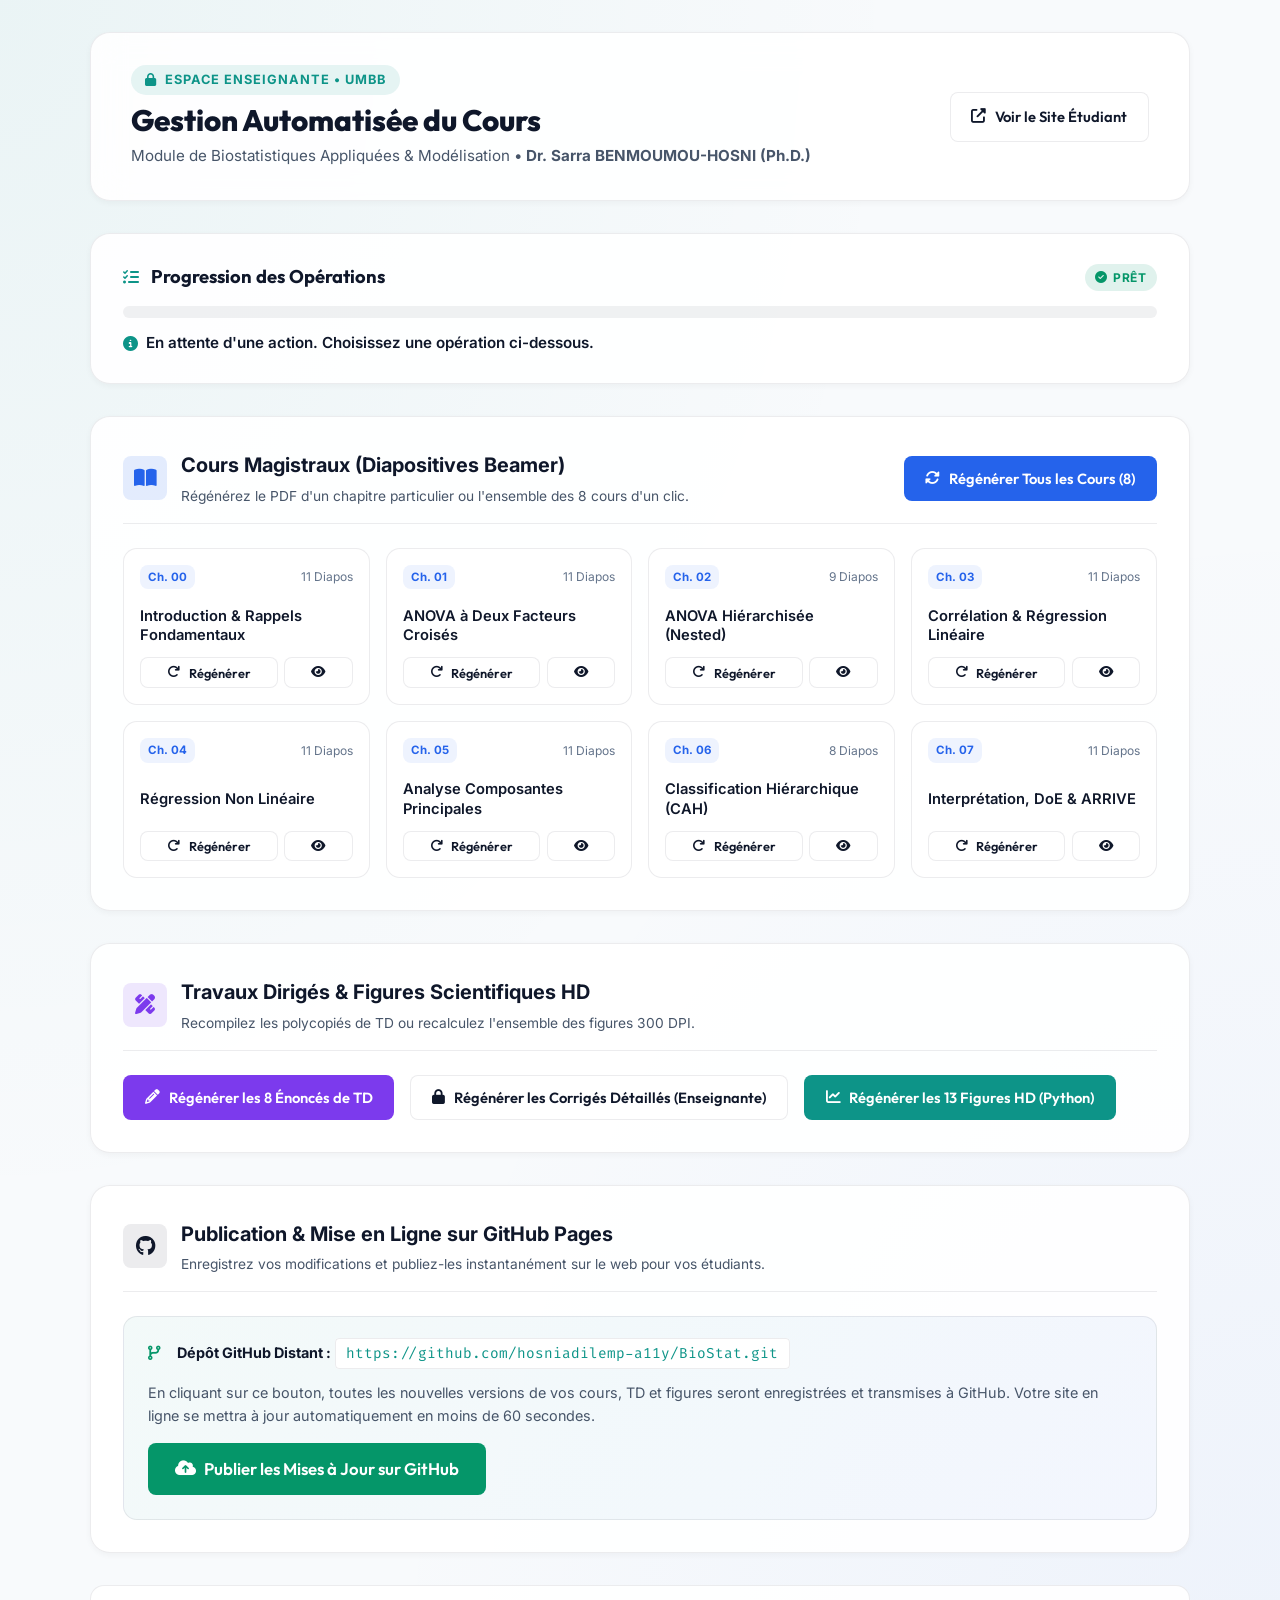
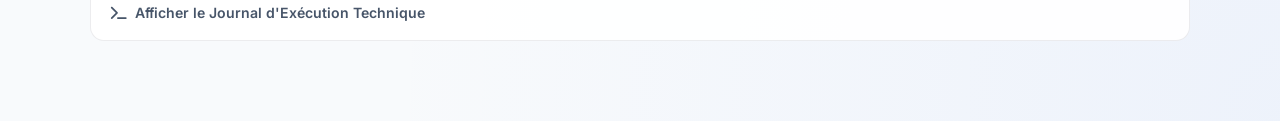
==== admin/gestion_cours.html @ 3a7b4868 "Deplacement des outils de gestion locale dans le dossier admin" ====
<!DOCTYPE html>
<html lang="fr" data-theme="light">
<head>
  <meta charset="UTF-8">
  <meta name="viewport" content="width=device-width, initial-scale=1.0">
  <title>Tableau de Bord Enseignant — Gestion du Cours de Biostatistiques</title>
  
  <!-- Polices Google Typography -->
  <link rel="preconnect" href="https://fonts.googleapis.com">
  <link rel="preconnect" href="https://fonts.gstatic.com" crossorigin>
  <link href="https://fonts.googleapis.com/css2?family=Outfit:wght@300;400;500;600;700;800&family=Inter:wght@300;400;500;600;700&family=Fira+Code:wght@400;500&display=swap" rel="stylesheet">
  
  <!-- FontAwesome Icons -->
  <link rel="stylesheet" href="https://cdnjs.cloudflare.com/ajax/libs/font-awesome/6.4.0/css/all.min.css">
  
  <style>
    :root {
      --bg-primary: #f8fafc;
      --bg-secondary: #ffffff;
      --bg-card: rgba(255, 255, 255, 0.9);
      --border-color: rgba(15, 23, 42, 0.08);
      --border-glow: rgba(13, 148, 136, 0.25);
      
      --text-main: #0f172a;
      --text-muted: #475569;
      --text-dim: #64748b;
      
      --accent-teal: #0d9488;
      --accent-emerald: #059669;
      --accent-blue: #2563eb;
      --accent-violet: #7c3aed;
      --accent-amber: #d97706;
      --accent-cyan: #0891b2;
      --accent-crimson: #e11d48;
      
      --radius-sm: 8px;
      --radius-md: 14px;
      --radius-lg: 20px;
      --radius-full: 9999px;
      
      --shadow-sm: 0 2px 6px rgba(0, 0, 0, 0.04);
      --shadow-md: 0 10px 25px -5px rgba(15, 23, 42, 0.08);
      --shadow-lg: 0 20px 35px -10px rgba(15, 23, 42, 0.12);
      
      --transition: all 0.25s cubic-bezier(0.16, 1, 0.3, 1);
    }

    *, *::before, *::after {
      box-sizing: border-box;
      margin: 0;
      padding: 0;
    }

    body {
      font-family: 'Inter', sans-serif;
      background-color: var(--bg-primary);
      background-image: 
        radial-gradient(at 0% 0%, rgba(13, 148, 136, 0.06) 0px, transparent 50%),
        radial-gradient(at 100% 100%, rgba(37, 99, 235, 0.05) 0px, transparent 50%);
      color: var(--text-main);
      line-height: 1.6;
      min-height: 100vh;
      padding: 2rem 1.5rem 5rem;
    }

    .container {
      max-width: 1100px;
      margin: 0 auto;
    }

    /* En-tête */
    .admin-header {
      background: var(--bg-card);
      border: 1px solid var(--border-color);
      border-radius: var(--radius-lg);
      padding: 2rem 2.5rem;
      box-shadow: var(--shadow-sm);
      margin-bottom: 2rem;
      display: flex;
      justify-content: space-between;
      align-items: center;
      gap: 2rem;
      backdrop-filter: blur(16px);
    }

    .admin-badge {
      display: inline-flex;
      align-items: center;
      gap: 0.5rem;
      font-size: 0.8rem;
      font-weight: 700;
      text-transform: uppercase;
      letter-spacing: 0.08em;
      color: var(--accent-teal);
      background: rgba(13, 148, 136, 0.1);
      padding: 0.3rem 0.85rem;
      border-radius: var(--radius-full);
      margin-bottom: 0.5rem;
    }

    .admin-title {
      font-family: 'Outfit', sans-serif;
      font-size: 1.85rem;
      font-weight: 800;
      color: var(--text-main);
      line-height: 1.2;
      margin-bottom: 0.35rem;
    }

    .admin-subtitle {
      font-size: 0.95rem;
      color: var(--text-muted);
    }

    .admin-header-actions {
      display: flex;
      flex-direction: column;
      gap: 0.6rem;
      flex-shrink: 0;
    }

    /* Boutons */
    .btn {
      display: inline-flex;
      align-items: center;
      justify-content: center;
      gap: 0.55rem;
      padding: 0.75rem 1.3rem;
      border-radius: var(--radius-sm);
      font-family: 'Outfit', sans-serif;
      font-size: 0.92rem;
      font-weight: 600;
      cursor: pointer;
      transition: var(--transition);
      border: 1px solid transparent;
      text-decoration: none;
    }

    .btn:disabled {
      opacity: 0.6;
      cursor: not-allowed;
      transform: none !important;
    }

    .btn-teal { background: var(--accent-teal); color: white; }
    .btn-teal:hover:not(:disabled) { background: #0f766e; transform: translateY(-2px); box-shadow: 0 4px 14px rgba(13, 148, 136, 0.3); }

    .btn-blue { background: var(--accent-blue); color: white; }
    .btn-blue:hover:not(:disabled) { background: #1d4ed8; transform: translateY(-2px); box-shadow: 0 4px 14px rgba(37, 99, 235, 0.3); }

    .btn-emerald { background: var(--accent-emerald); color: white; }
    .btn-emerald:hover:not(:disabled) { background: #047857; transform: translateY(-2px); box-shadow: 0 4px 14px rgba(5, 150, 105, 0.3); }

    .btn-violet { background: var(--accent-violet); color: white; }
    .btn-violet:hover:not(:disabled) { background: #6d28d9; transform: translateY(-2px); box-shadow: 0 4px 14px rgba(124, 58, 237, 0.3); }

    .btn-outline { background: var(--bg-secondary); border-color: var(--border-color); color: var(--text-main); }
    .btn-outline:hover:not(:disabled) { border-color: var(--accent-teal); color: var(--accent-teal); transform: translateY(-2px); }

    /* Panneau de Statut & Progression Temps Réel */
    .progress-panel {
      background: var(--bg-card);
      border: 1px solid var(--border-color);
      border-radius: var(--radius-lg);
      padding: 1.75rem 2rem;
      box-shadow: var(--shadow-sm);
      margin-bottom: 2rem;
      transition: var(--transition);
    }

    .progress-panel.active-running {
      border-color: var(--accent-teal);
      box-shadow: 0 0 0 4px rgba(13, 148, 136, 0.12), var(--shadow-md);
    }

    .progress-panel-top {
      display: flex;
      justify-content: space-between;
      align-items: center;
      margin-bottom: 0.85rem;
    }

    .progress-title-group {
      display: flex;
      align-items: center;
      gap: 0.75rem;
    }

    .progress-title {
      font-family: 'Outfit', sans-serif;
      font-size: 1.15rem;
      font-weight: 700;
    }

    .status-pill {
      font-size: 0.75rem;
      font-weight: 700;
      text-transform: uppercase;
      letter-spacing: 0.05em;
      padding: 0.25rem 0.65rem;
      border-radius: var(--radius-full);
      display: inline-flex;
      align-items: center;
      gap: 0.35rem;
    }

    .pill-ready { background: rgba(5, 150, 105, 0.12); color: var(--accent-emerald); }
    .pill-running { background: rgba(37, 99, 235, 0.12); color: var(--accent-blue); animation: pulseSlow 1.5s infinite; }
    .pill-success { background: rgba(5, 150, 105, 0.18); color: var(--accent-emerald); }
    .pill-error { background: rgba(225, 29, 72, 0.12); color: var(--accent-crimson); }

    @keyframes pulseSlow {
      0%, 100% { opacity: 1; }
      50% { opacity: 0.6; }
    }

    .progress-bar-track {
      width: 100%;
      height: 12px;
      background: rgba(15, 23, 42, 0.06);
      border-radius: var(--radius-full);
      overflow: hidden;
      margin-bottom: 0.85rem;
      position: relative;
    }

    .progress-bar-fill {
      height: 100%;
      width: 0%;
      background: linear-gradient(90deg, var(--accent-teal), #0284c7);
      border-radius: var(--radius-full);
      transition: width 0.4s ease;
    }

    .progress-step-text {
      font-size: 0.95rem;
      font-weight: 600;
      color: var(--text-main);
      display: flex;
      align-items: center;
      gap: 0.5rem;
    }

    /* Grille des Sections */
    .dashboard-grid {
      display: grid;
      grid-template-columns: 1fr;
      gap: 2rem;
    }

    .admin-card {
      background: var(--bg-card);
      border: 1px solid var(--border-color);
      border-radius: var(--radius-lg);
      padding: 2rem;
      box-shadow: var(--shadow-sm);
    }

    .card-header-bar {
      display: flex;
      align-items: center;
      justify-content: space-between;
      margin-bottom: 1.5rem;
      padding-bottom: 1rem;
      border-bottom: 1px solid var(--border-color);
    }

    .card-title-group {
      display: flex;
      align-items: center;
      gap: 0.85rem;
    }

    .card-icon {
      width: 44px;
      height: 44px;
      border-radius: var(--radius-sm);
      display: flex;
      align-items: center;
      justify-content: center;
      font-size: 1.25rem;
    }

    .icon-cours { background: rgba(37, 99, 235, 0.12); color: var(--accent-blue); }
    .icon-td { background: rgba(124, 58, 237, 0.12); color: var(--accent-violet); }
    .icon-fig { background: rgba(13, 148, 136, 0.12); color: var(--accent-teal); }
    .icon-git { background: rgba(15, 23, 42, 0.08); color: var(--text-main); }

    .card-header-bar h3 {
      font-size: 1.25rem;
      margin-bottom: 0.2rem;
    }

    .card-header-bar p {
      font-size: 0.86rem;
      color: var(--text-muted);
    }

    /* Grille des Chapitres Individuels */
    .chapters-admin-grid {
      display: grid;
      grid-template-columns: repeat(auto-fill, minmax(240px, 1fr));
      gap: 1rem;
      margin-top: 1.25rem;
    }

    .chapter-admin-item {
      background: var(--bg-secondary);
      border: 1px solid var(--border-color);
      border-radius: var(--radius-md);
      padding: 1rem;
      display: flex;
      flex-direction: column;
      justify-content: space-between;
      gap: 0.75rem;
      transition: var(--transition);
    }

    .chapter-admin-item:hover {
      border-color: var(--border-glow);
      transform: translateY(-2px);
      box-shadow: var(--shadow-sm);
    }

    .ch-item-top {
      display: flex;
      align-items: center;
      justify-content: space-between;
    }

    .ch-item-badge {
      font-size: 0.72rem;
      font-weight: 700;
      color: var(--accent-blue);
      background: rgba(37, 99, 235, 0.08);
      padding: 0.2rem 0.5rem;
      border-radius: var(--radius-sm);
    }

    .ch-item-title {
      font-size: 0.92rem;
      font-weight: 600;
      line-height: 1.3;
      margin-top: 0.35rem;
    }

    .ch-item-actions {
      display: flex;
      gap: 0.4rem;
    }

    .btn-small {
      padding: 0.4rem 0.75rem;
      font-size: 0.8rem;
      border-radius: var(--radius-sm);
      font-weight: 600;
      flex-grow: 1;
      justify-content: center;
    }

    /* Boîte de Journalisation Déroulante */
    .log-details {
      margin-top: 2rem;
      background: var(--bg-card);
      border: 1px solid var(--border-color);
      border-radius: var(--radius-md);
      padding: 1rem 1.25rem;
    }

    .log-details summary {
      font-size: 0.88rem;
      font-weight: 600;
      color: var(--text-muted);
      cursor: pointer;
      display: flex;
      align-items: center;
      gap: 0.5rem;
    }

    .log-terminal {
      background: #090e1a;
      color: #38bdf8;
      font-family: 'Fira Code', monospace;
      font-size: 0.82rem;
      padding: 1rem;
      border-radius: var(--radius-sm);
      margin-top: 0.85rem;
      max-height: 220px;
      overflow-y: auto;
      white-space: pre-wrap;
      line-height: 1.5;
    }

    /* GitHub Section */
    .github-box {
      background: linear-gradient(135deg, rgba(13, 148, 136, 0.05), rgba(37, 99, 235, 0.05));
      border: 1px solid var(--border-color);
      border-radius: var(--radius-md);
      padding: 1.5rem;
      display: flex;
      flex-direction: column;
      gap: 1rem;
    }

    .github-meta {
      display: flex;
      align-items: center;
      gap: 1rem;
      font-size: 0.9rem;
    }

    .github-meta code {
      background: var(--bg-secondary);
      border: 1px solid var(--border-color);
      padding: 0.3rem 0.65rem;
      border-radius: 4px;
      font-family: 'Fira Code', monospace;
      color: var(--accent-teal);
    }

    @media (max-width: 768px) {
      .admin-header {
        flex-direction: column;
        align-items: flex-start;
      }
      .card-header-bar {
        flex-direction: column;
        align-items: flex-start;
        gap: 1rem;
      }
      .chapters-admin-grid {
        grid-template-columns: 1fr;
      }
    }
  </style>
</head>
<body>

  <div class="container">

    <!-- En-Tête -->
    <header class="admin-header">
      <div class="admin-header-main">
        <span class="admin-badge"><i class="fas fa-lock"></i> Espace Enseignante • UMBB</span>
        <h1 class="admin-title">Gestion Automatisée du Cours</h1>
        <p class="admin-subtitle">Module de Biostatistiques Appliquées & Modélisation • <strong>Dr. Sarra BENMOUMOU-HOSNI (Ph.D.)</strong></p>
      </div>

      <div class="admin-header-actions">
        <a href="website/index.html" target="_blank" class="btn btn-outline" title="Ouvrir le portail étudiant dans un nouvel onglet">
          <i class="fas fa-external-link-alt"></i> Voir le Site Étudiant
        </a>
      </div>
    </header>

    <!-- Panneau de Suivi de Progression en Direct -->
    <div id="progressPanel" class="progress-panel">
      <div class="progress-panel-top">
        <div class="progress-title-group">
          <i class="fas fa-tasks" style="color: var(--accent-teal);"></i>
          <span class="progress-title">Progression des Opérations</span>
        </div>
        <span id="statusPill" class="status-pill pill-ready"><i class="fas fa-check-circle"></i> Prêt</span>
      </div>

      <div class="progress-bar-track">
        <div id="progressBarFill" class="progress-bar-fill"></div>
      </div>

      <div id="progressStepText" class="progress-step-text">
        <i class="fas fa-info-circle" style="color: var(--accent-teal);"></i> En attente d'une action. Choisissez une opération ci-dessous.
      </div>
    </div>

    <!-- Grille des Outils d'Administration -->
    <div class="dashboard-grid">

      <!-- ==========================================
           1. COURS MAGISTRAUX (BEAMER 16:9)
           ========================================== -->
      <section class="admin-card">
        <div class="card-header-bar">
          <div class="card-title-group">
            <div class="card-icon icon-cours"><i class="fas fa-book-open"></i></div>
            <div>
              <h3>Cours Magistraux (Diapositives Beamer)</h3>
              <p>Régénérez le PDF d'un chapitre particulier ou l'ensemble des 8 cours d'un clic.</p>
            </div>
          </div>
          <button id="btnCompileAllCourses" class="btn btn-blue" onclick="triggerAction('compile_all_courses')">
            <i class="fas fa-sync-alt"></i> Régénérer Tous les Cours (8)
          </button>
        </div>

        <div class="chapters-admin-grid">
          <!-- Ch 00 -->
          <div class="chapter-admin-item">
            <div class="ch-item-top">
              <span class="ch-item-badge">Ch. 00</span>
              <span style="font-size: 0.75rem; color: var(--text-dim);">11 Diapos</span>
            </div>
            <div class="ch-item-title">Introduction & Rappels Fondamentaux</div>
            <div class="ch-item-actions">
              <button class="btn btn-small btn-outline" onclick="triggerAction('compile_course', {chapter: '00'})">
                <i class="fas fa-redo"></i> Régénérer
              </button>
              <a href="courses_pdf/Chapitre_00_Introduction_Biostatistiques.pdf" target="_blank" class="btn btn-small btn-outline" title="Ouvrir le PDF">
                <i class="fas fa-eye"></i>
              </a>
            </div>
          </div>

          <!-- Ch 01 -->
          <div class="chapter-admin-item">
            <div class="ch-item-top">
              <span class="ch-item-badge">Ch. 01</span>
              <span style="font-size: 0.75rem; color: var(--text-dim);">11 Diapos</span>
            </div>
            <div class="ch-item-title">ANOVA à Deux Facteurs Croisés</div>
            <div class="ch-item-actions">
              <button class="btn btn-small btn-outline" onclick="triggerAction('compile_course', {chapter: '01'})">
                <i class="fas fa-redo"></i> Régénérer
              </button>
              <a href="courses_pdf/Chapitre_01_ANOVA_Croisee.pdf" target="_blank" class="btn btn-small btn-outline" title="Ouvrir le PDF">
                <i class="fas fa-eye"></i>
              </a>
            </div>
          </div>

          <!-- Ch 02 -->
          <div class="chapter-admin-item">
            <div class="ch-item-top">
              <span class="ch-item-badge">Ch. 02</span>
              <span style="font-size: 0.75rem; color: var(--text-dim);">9 Diapos</span>
            </div>
            <div class="ch-item-title">ANOVA Hiérarchisée (Nested)</div>
            <div class="ch-item-actions">
              <button class="btn btn-small btn-outline" onclick="triggerAction('compile_course', {chapter: '02'})">
                <i class="fas fa-redo"></i> Régénérer
              </button>
              <a href="courses_pdf/Chapitre_02_ANOVA_Hierarchisee.pdf" target="_blank" class="btn btn-small btn-outline" title="Ouvrir le PDF">
                <i class="fas fa-eye"></i>
              </a>
            </div>
          </div>

          <!-- Ch 03 -->
          <div class="chapter-admin-item">
            <div class="ch-item-top">
              <span class="ch-item-badge">Ch. 03</span>
              <span style="font-size: 0.75rem; color: var(--text-dim);">11 Diapos</span>
            </div>
            <div class="ch-item-title">Corrélation & Régression Linéaire</div>
            <div class="ch-item-actions">
              <button class="btn btn-small btn-outline" onclick="triggerAction('compile_course', {chapter: '03'})">
                <i class="fas fa-redo"></i> Régénérer
              </button>
              <a href="courses_pdf/Chapitre_03_Regression_Lineaire.pdf" target="_blank" class="btn btn-small btn-outline" title="Ouvrir le PDF">
                <i class="fas fa-eye"></i>
              </a>
            </div>
          </div>

          <!-- Ch 04 -->
          <div class="chapter-admin-item">
            <div class="ch-item-top">
              <span class="ch-item-badge">Ch. 04</span>
              <span style="font-size: 0.75rem; color: var(--text-dim);">11 Diapos</span>
            </div>
            <div class="ch-item-title">Régression Non Linéaire</div>
            <div class="ch-item-actions">
              <button class="btn btn-small btn-outline" onclick="triggerAction('compile_course', {chapter: '04'})">
                <i class="fas fa-redo"></i> Régénérer
              </button>
              <a href="courses_pdf/Chapitre_04_Regression_Non_Lineaire.pdf" target="_blank" class="btn btn-small btn-outline" title="Ouvrir le PDF">
                <i class="fas fa-eye"></i>
              </a>
            </div>
          </div>

          <!-- Ch 05 -->
          <div class="chapter-admin-item">
            <div class="ch-item-top">
              <span class="ch-item-badge">Ch. 05</span>
              <span style="font-size: 0.75rem; color: var(--text-dim);">11 Diapos</span>
            </div>
            <div class="ch-item-title">Analyse Composantes Principales</div>
            <div class="ch-item-actions">
              <button class="btn btn-small btn-outline" onclick="triggerAction('compile_course', {chapter: '05'})">
                <i class="fas fa-redo"></i> Régénérer
              </button>
              <a href="courses_pdf/Chapitre_05_ACP.pdf" target="_blank" class="btn btn-small btn-outline" title="Ouvrir le PDF">
                <i class="fas fa-eye"></i>
              </a>
            </div>
          </div>

          <!-- Ch 06 -->
          <div class="chapter-admin-item">
            <div class="ch-item-top">
              <span class="ch-item-badge">Ch. 06</span>
              <span style="font-size: 0.75rem; color: var(--text-dim);">8 Diapos</span>
            </div>
            <div class="ch-item-title">Classification Hiérarchique (CAH)</div>
            <div class="ch-item-actions">
              <button class="btn btn-small btn-outline" onclick="triggerAction('compile_course', {chapter: '06'})">
                <i class="fas fa-redo"></i> Régénérer
              </button>
              <a href="courses_pdf/Chapitre_06_CAH.pdf" target="_blank" class="btn btn-small btn-outline" title="Ouvrir le PDF">
                <i class="fas fa-eye"></i>
              </a>
            </div>
          </div>

          <!-- Ch 07 -->
          <div class="chapter-admin-item">
            <div class="ch-item-top">
              <span class="ch-item-badge">Ch. 07</span>
              <span style="font-size: 0.75rem; color: var(--text-dim);">11 Diapos</span>
            </div>
            <div class="ch-item-title">Interprétation, DoE & ARRIVE</div>
            <div class="ch-item-actions">
              <button class="btn btn-small btn-outline" onclick="triggerAction('compile_course', {chapter: '07'})">
                <i class="fas fa-redo"></i> Régénérer
              </button>
              <a href="courses_pdf/Chapitre_07_Interpretation_Analyse.pdf" target="_blank" class="btn btn-small btn-outline" title="Ouvrir le PDF">
                <i class="fas fa-eye"></i>
              </a>
            </div>
          </div>
        </div>
      </section>

      <!-- ==========================================
           2. TRAVAUX DIRIGÉS (TD) & FIGURES
           ========================================== -->
      <section class="admin-card">
        <div class="card-header-bar">
          <div class="card-title-group">
            <div class="card-icon icon-td"><i class="fas fa-pencil-ruler"></i></div>
            <div>
              <h3>Travaux Dirigés & Figures Scientifiques HD</h3>
              <p>Recompilez les polycopiés de TD ou recalculez l'ensemble des figures 300 DPI.</p>
            </div>
          </div>
        </div>

        <div style="display: flex; flex-wrap: wrap; gap: 1rem;">
          <button class="btn btn-violet" onclick="triggerAction('compile_td', {type: 'enonces'})">
            <i class="fas fa-pencil-alt"></i> Régénérer les 8 Énoncés de TD
          </button>
          <button class="btn btn-outline" onclick="triggerAction('compile_td', {type: 'corriges'})" title="Pour usage personnel de l'enseignante">
            <i class="fas fa-lock"></i> Régénérer les Corrigés Détaillés (Enseignante)
          </button>
          <button class="btn btn-teal" onclick="triggerAction('generate_figures')">
            <i class="fas fa-chart-line"></i> Régénérer les 13 Figures HD (Python)
          </button>
        </div>
      </section>

      <!-- ==========================================
           3. PUBLICATION SUR GITHUB
           ========================================== -->
      <section class="admin-card">
        <div class="card-header-bar">
          <div class="card-title-group">
            <div class="card-icon icon-git"><i class="fab fa-github"></i></div>
            <div>
              <h3>Publication & Mise en Ligne sur GitHub Pages</h3>
              <p>Enregistrez vos modifications et publiez-les instantanément sur le web pour vos étudiants.</p>
            </div>
          </div>
        </div>

        <div class="github-box">
          <div class="github-meta">
            <i class="fas fa-code-branch" style="color: var(--accent-emerald);"></i>
            <div>
              <strong>Dépôt GitHub Distant :</strong>
              <code>https://github.com/hosniadilemp-a11y/BioStat.git</code>
            </div>
          </div>

          <p style="font-size: 0.9rem; color: var(--text-muted);">
            En cliquant sur ce bouton, toutes les nouvelles versions de vos cours, TD et figures seront enregistrées et transmises à GitHub. Votre site en ligne se mettra à jour automatiquement en moins de 60 secondes.
          </p>

          <div>
            <button id="btnPublishGithub" class="btn btn-emerald" style="font-size: 1.05rem; padding: 0.9rem 1.6rem;" onclick="triggerAction('publish_github')">
              <i class="fas fa-cloud-upload-alt"></i> Publier les Mises à Jour sur GitHub
            </button>
          </div>
        </div>
      </section>

    </div>

    <!-- Journal d'Activité Déroulant (Détails Techniques) -->
    <details class="log-details">
      <summary><i class="fas fa-terminal"></i> Afficher le Journal d'Exécution Technique</summary>
      <div id="logTerminal" class="log-terminal">Système de gestion initialisé. Prêt.</div>
    </details>

  </div>

  <script>
    // Variables d'état
    let isActionRunning = false;

    function logMessage(msg) {
      const term = document.getElementById("logTerminal");
      const timestamp = new Date().toLocaleTimeString();
      term.textContent += `\n[${timestamp}] ${msg}`;
      term.scrollTop = term.scrollHeight;
    }

    function setProgress(percent, stepText, statusType = "running") {
      const panel = document.getElementById("progressPanel");
      const bar = document.getElementById("progressBarFill");
      const text = document.getElementById("progressStepText");
      const pill = document.getElementById("statusPill");

      bar.style.width = `${percent}%`;
      text.innerHTML = stepText;

      if (statusType === "running") {
        panel.classList.add("active-running");
        pill.className = "status-pill pill-running";
        pill.innerHTML = `<i class="fas fa-spinner fa-spin"></i> En cours (${percent}%)`;
      } else if (statusType === "success") {
        panel.classList.remove("active-running");
        pill.className = "status-pill pill-success";
        pill.innerHTML = `<i class="fas fa-check-circle"></i> Succès (100%)`;
      } else if (statusType === "error") {
        panel.classList.remove("active-running");
        pill.className = "status-pill pill-error";
        pill.innerHTML = `<i class="fas fa-exclamation-triangle"></i> Erreur`;
      } else {
        panel.classList.remove("active-running");
        pill.className = "status-pill pill-ready";
        pill.innerHTML = `<i class="fas fa-check-circle"></i> Prêt`;
      }
    }

    async function triggerAction(action, payload = {}) {
      if (isActionRunning) {
        alert("Une opération est déjà en cours d'exécution. Veuillez patienter.");
        return;
      }

      isActionRunning = true;
      disableAllButtons(true);

      if (action === "compile_course") {
        setProgress(20, `<i class="fas fa-spinner fa-spin"></i> Compilation Beamer du Chapitre ${payload.chapter}...`);
        logMessage(`Début de la régénération du Chapitre ${payload.chapter}...`);
      } else if (action === "compile_all_courses") {
        setProgress(15, `<i class="fas fa-spinner fa-spin"></i> Régénération de l'ensemble des 8 cours Beamer...`);
        logMessage(`Démarrage de la compilation complète des 8 cours...`);
      } else if (action === "compile_td") {
        setProgress(25, `<i class="fas fa-spinner fa-spin"></i> Compilation des séries de Travaux Dirigés (${payload.type})...`);
        logMessage(`Compilation des TD (${payload.type})...`);
      } else if (action === "generate_figures") {
        setProgress(30, `<i class="fas fa-spinner fa-spin"></i> Calcul et tracé des 13 figures scientifiques 300 DPI...`);
        logMessage(`Exécution du script Python de génération des graphiques scientifiques...`);
      } else if (action === "publish_github") {
        setProgress(20, `<i class="fas fa-spinner fa-spin"></i> Étape 1/3 : Enregistrement de vos modifications locales...`);
        logMessage(`Préparation de la publication sur GitHub...`);
      }

      try {
        const response = await fetch(`/api/${action}`, {
          method: "POST",
          headers: { "Content-Type": "application/json" },
          body: JSON.stringify(payload)
        });

        const data = await response.json();

        if (data.success) {
          setProgress(100, `<i class="fas fa-check-circle" style="color: var(--accent-emerald);"></i> ${data.message}`, "success");
          logMessage(`SUCCÈS : ${data.message}`);
          if (data.details) logMessage(data.details);
        } else {
          setProgress(100, `<i class="fas fa-times-circle" style="color: var(--accent-crimson);"></i> ${data.message}`, "error");
          logMessage(`ERREUR : ${data.message}`);
          if (data.details) logMessage(data.details);
        }
      } catch (err) {
        setProgress(100, `<i class="fas fa-times-circle" style="color: var(--accent-crimson);"></i> Erreur de communication avec le serveur local.`, "error");
        logMessage(`Erreur de connexion : ${err.message}`);
      } finally {
        isActionRunning = false;
        disableAllButtons(false);
      }
    }

    function disableAllButtons(disabled) {
      document.querySelectorAll("button").forEach(btn => {
        btn.disabled = disabled;
      });
    }
  </script>
</body>
</html>
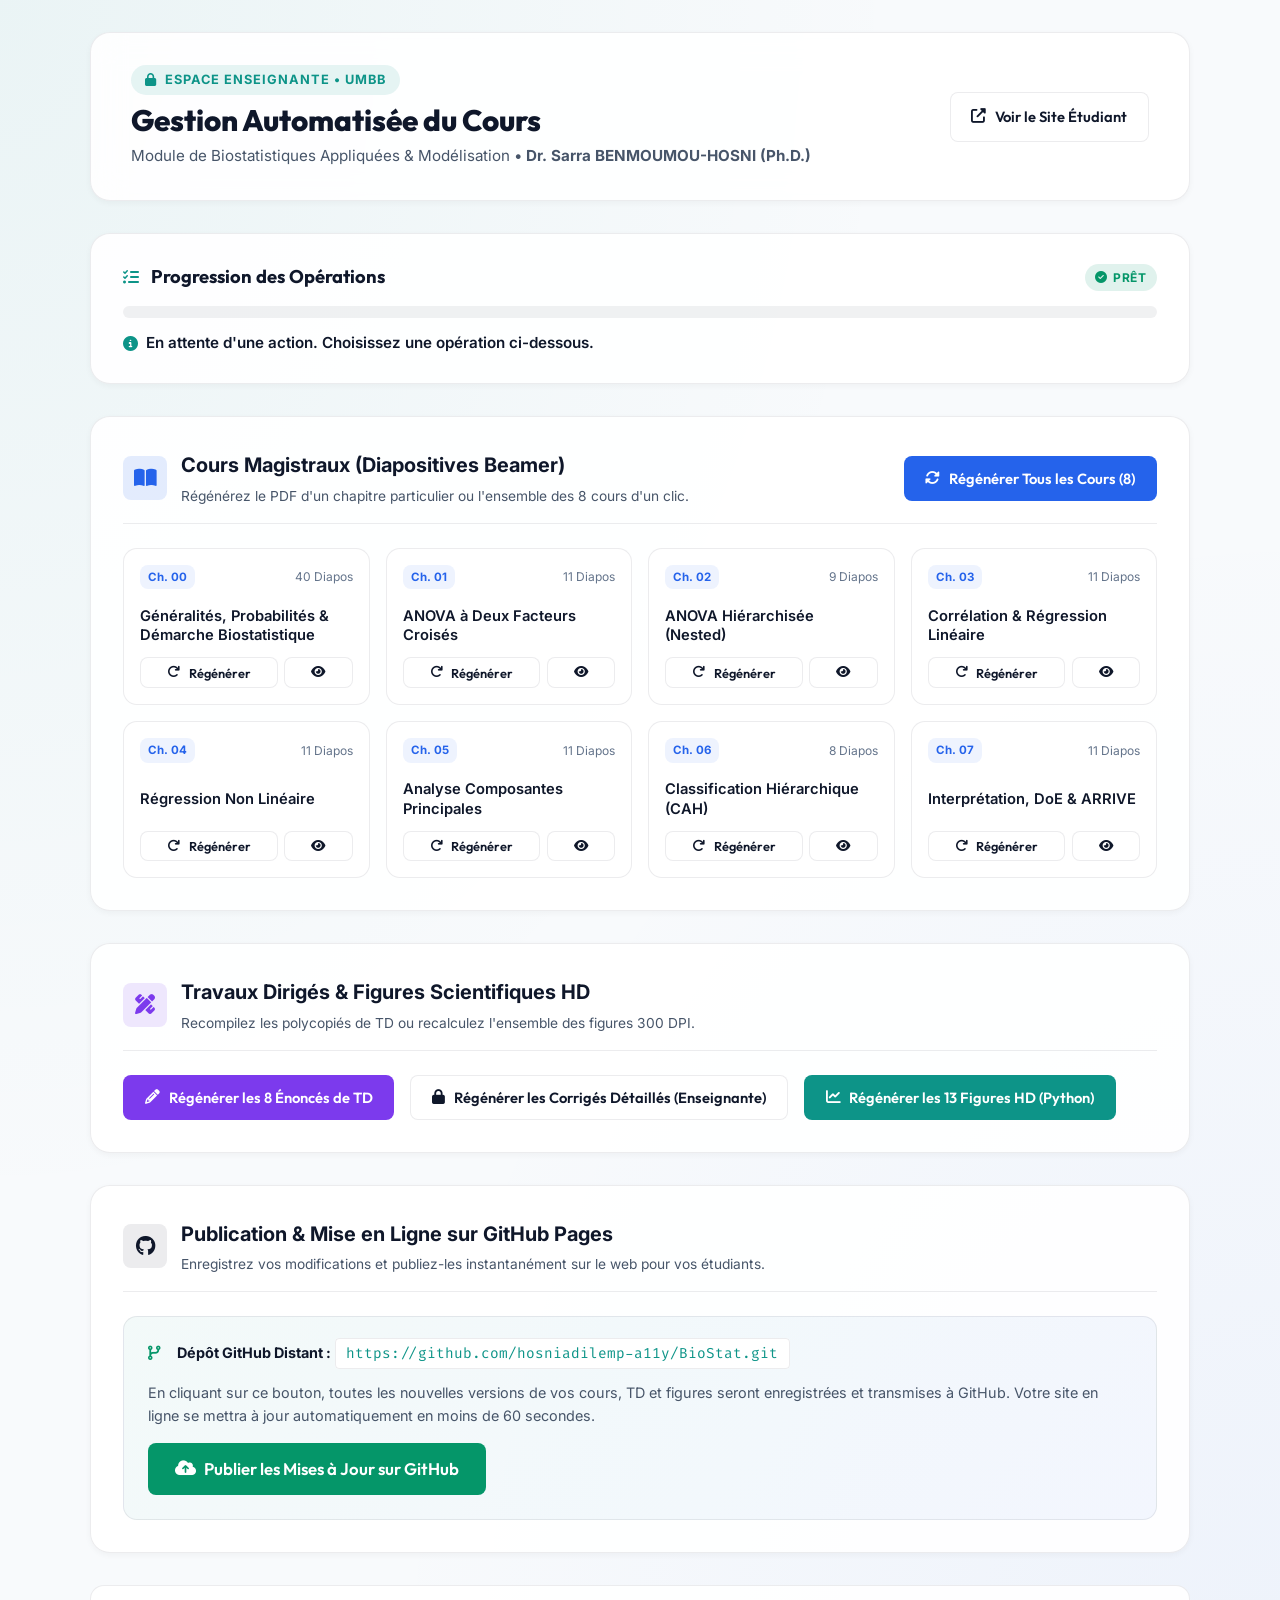
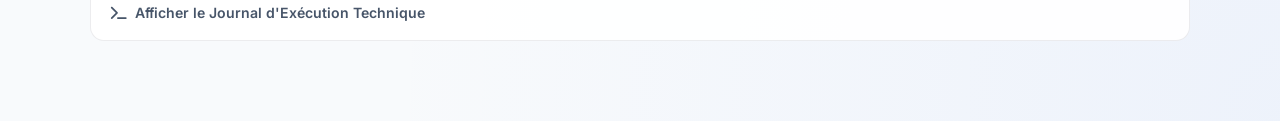
==== commit f97dbded: "Mise a jour du titre et du badge 40 Diapos pour Ch. 00 dans l'interface d'administration" ====
--- a/admin/gestion_cours.html
+++ b/admin/gestion_cours.html
@@ -497,9 +497,9 @@
           <div class="chapter-admin-item">
             <div class="ch-item-top">
               <span class="ch-item-badge">Ch. 00</span>
-              <span style="font-size: 0.75rem; color: var(--text-dim);">11 Diapos</span>
-            </div>
-            <div class="ch-item-title">Introduction & Rappels Fondamentaux</div>
+              <span style="font-size: 0.75rem; color: var(--text-dim);">40 Diapos</span>
+            </div>
+            <div class="ch-item-title">Généralités, Probabilités & Démarche Biostatistique</div>
             <div class="ch-item-actions">
               <button class="btn btn-small btn-outline" onclick="triggerAction('compile_course', {chapter: '00'})">
                 <i class="fas fa-redo"></i> Régénérer
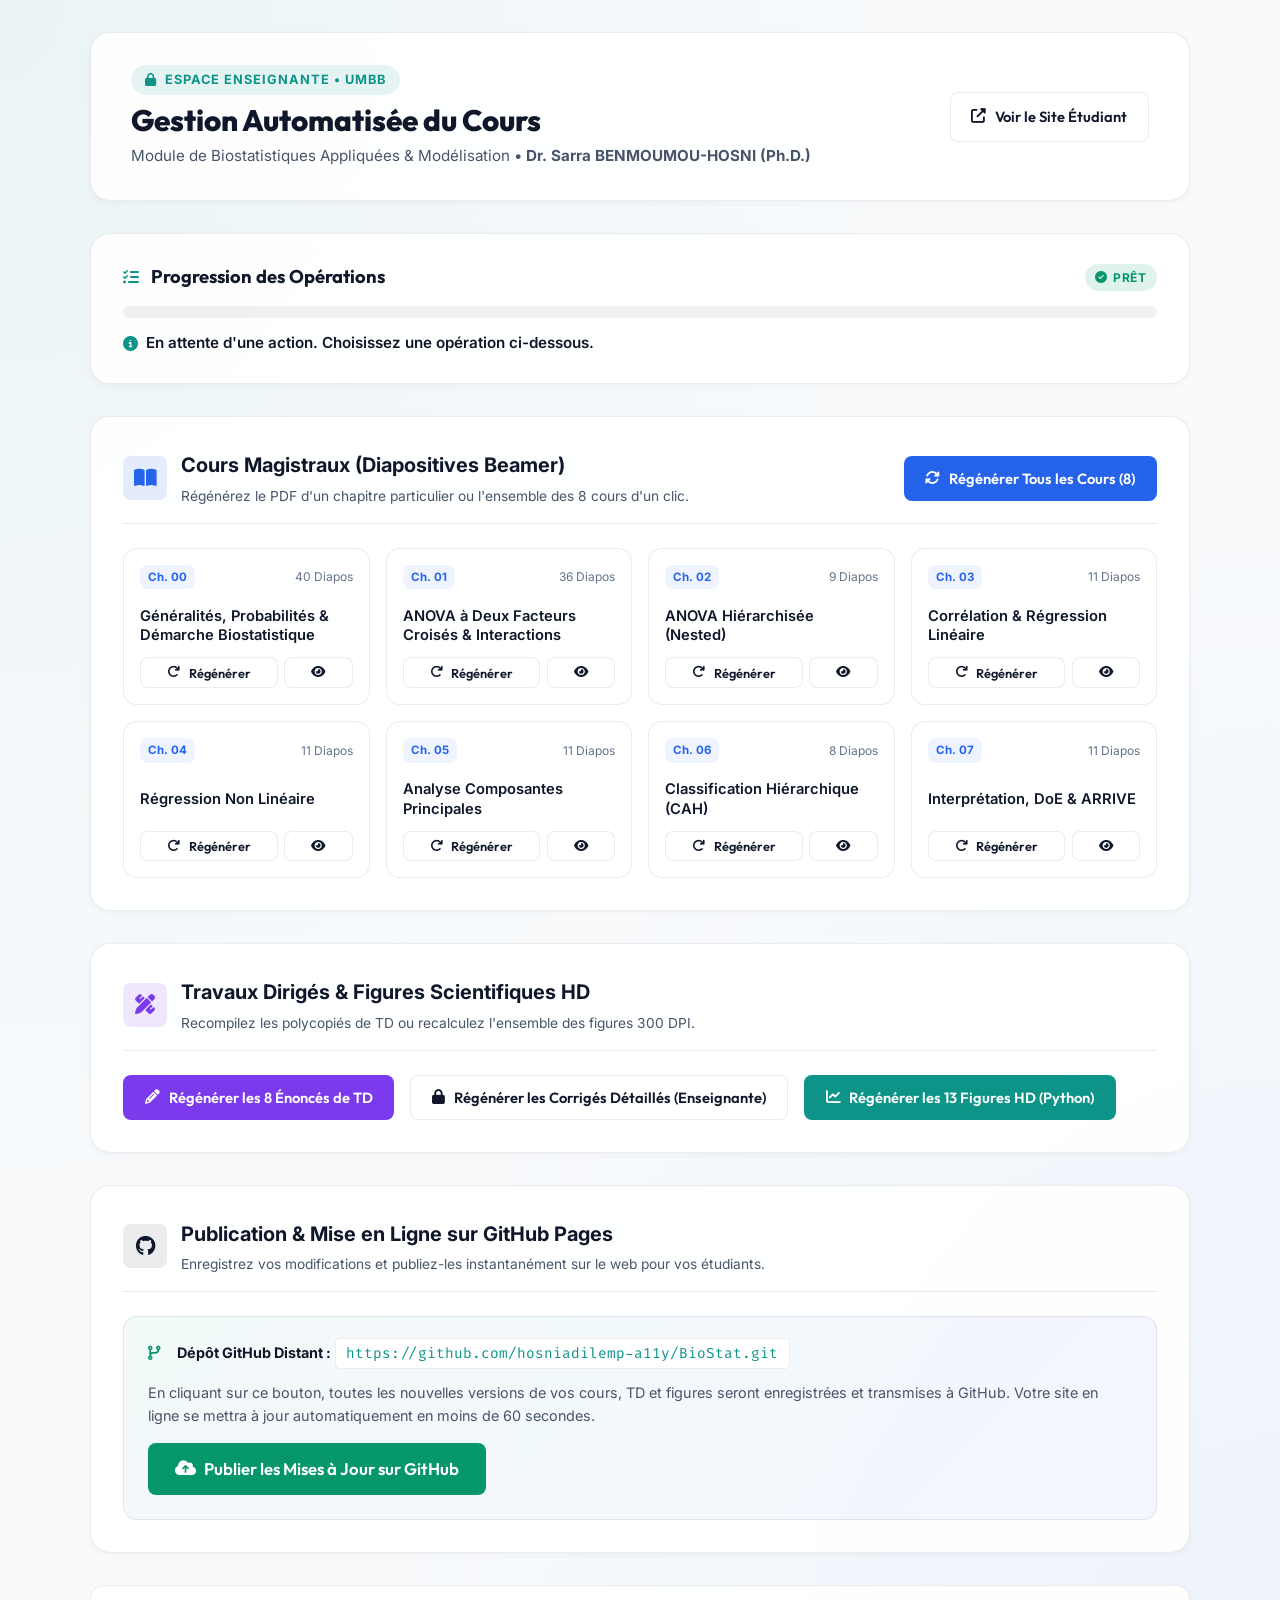
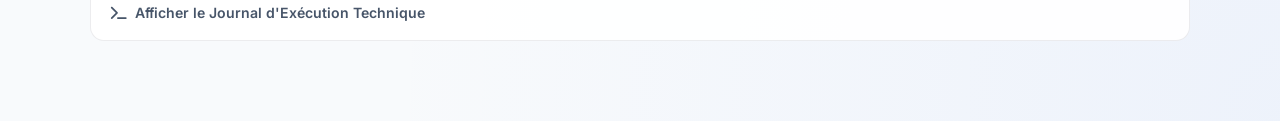
==== commit ae74b599: "Unification des PDFs dans website/downloads, regles .agents/AGENTS.md, enrichissement Chapitre 1 (36" ====
--- a/admin/gestion_cours.html
+++ b/admin/gestion_cours.html
@@ -504,7 +504,7 @@
               <button class="btn btn-small btn-outline" onclick="triggerAction('compile_course', {chapter: '00'})">
                 <i class="fas fa-redo"></i> Régénérer
               </button>
-              <a href="courses_pdf/Chapitre_00_Introduction_Biostatistiques.pdf" target="_blank" class="btn btn-small btn-outline" title="Ouvrir le PDF">
+              <a href="website/downloads/cours/Chapitre_00_Introduction_Biostatistiques.pdf" target="_blank" class="btn btn-small btn-outline" title="Ouvrir le PDF">
                 <i class="fas fa-eye"></i>
               </a>
             </div>
@@ -514,14 +514,14 @@
           <div class="chapter-admin-item">
             <div class="ch-item-top">
               <span class="ch-item-badge">Ch. 01</span>
-              <span style="font-size: 0.75rem; color: var(--text-dim);">11 Diapos</span>
-            </div>
-            <div class="ch-item-title">ANOVA à Deux Facteurs Croisés</div>
+              <span style="font-size: 0.75rem; color: var(--text-dim);">36 Diapos</span>
+            </div>
+            <div class="ch-item-title">ANOVA à Deux Facteurs Croisés & Interactions</div>
             <div class="ch-item-actions">
               <button class="btn btn-small btn-outline" onclick="triggerAction('compile_course', {chapter: '01'})">
                 <i class="fas fa-redo"></i> Régénérer
               </button>
-              <a href="courses_pdf/Chapitre_01_ANOVA_Croisee.pdf" target="_blank" class="btn btn-small btn-outline" title="Ouvrir le PDF">
+              <a href="website/downloads/cours/Chapitre_01_ANOVA_Croisee.pdf" target="_blank" class="btn btn-small btn-outline" title="Ouvrir le PDF">
                 <i class="fas fa-eye"></i>
               </a>
             </div>
@@ -538,7 +538,7 @@
               <button class="btn btn-small btn-outline" onclick="triggerAction('compile_course', {chapter: '02'})">
                 <i class="fas fa-redo"></i> Régénérer
               </button>
-              <a href="courses_pdf/Chapitre_02_ANOVA_Hierarchisee.pdf" target="_blank" class="btn btn-small btn-outline" title="Ouvrir le PDF">
+              <a href="website/downloads/cours/Chapitre_02_ANOVA_Hierarchisee.pdf" target="_blank" class="btn btn-small btn-outline" title="Ouvrir le PDF">
                 <i class="fas fa-eye"></i>
               </a>
             </div>
@@ -555,7 +555,7 @@
               <button class="btn btn-small btn-outline" onclick="triggerAction('compile_course', {chapter: '03'})">
                 <i class="fas fa-redo"></i> Régénérer
               </button>
-              <a href="courses_pdf/Chapitre_03_Regression_Lineaire.pdf" target="_blank" class="btn btn-small btn-outline" title="Ouvrir le PDF">
+              <a href="website/downloads/cours/Chapitre_03_Regression_Lineaire.pdf" target="_blank" class="btn btn-small btn-outline" title="Ouvrir le PDF">
                 <i class="fas fa-eye"></i>
               </a>
             </div>
@@ -572,7 +572,7 @@
               <button class="btn btn-small btn-outline" onclick="triggerAction('compile_course', {chapter: '04'})">
                 <i class="fas fa-redo"></i> Régénérer
               </button>
-              <a href="courses_pdf/Chapitre_04_Regression_Non_Lineaire.pdf" target="_blank" class="btn btn-small btn-outline" title="Ouvrir le PDF">
+              <a href="website/downloads/cours/Chapitre_04_Regression_Non_Lineaire.pdf" target="_blank" class="btn btn-small btn-outline" title="Ouvrir le PDF">
                 <i class="fas fa-eye"></i>
               </a>
             </div>
@@ -589,7 +589,7 @@
               <button class="btn btn-small btn-outline" onclick="triggerAction('compile_course', {chapter: '05'})">
                 <i class="fas fa-redo"></i> Régénérer
               </button>
-              <a href="courses_pdf/Chapitre_05_ACP.pdf" target="_blank" class="btn btn-small btn-outline" title="Ouvrir le PDF">
+              <a href="website/downloads/cours/Chapitre_05_ACP.pdf" target="_blank" class="btn btn-small btn-outline" title="Ouvrir le PDF">
                 <i class="fas fa-eye"></i>
               </a>
             </div>
@@ -606,7 +606,7 @@
               <button class="btn btn-small btn-outline" onclick="triggerAction('compile_course', {chapter: '06'})">
                 <i class="fas fa-redo"></i> Régénérer
               </button>
-              <a href="courses_pdf/Chapitre_06_CAH.pdf" target="_blank" class="btn btn-small btn-outline" title="Ouvrir le PDF">
+              <a href="website/downloads/cours/Chapitre_06_CAH.pdf" target="_blank" class="btn btn-small btn-outline" title="Ouvrir le PDF">
                 <i class="fas fa-eye"></i>
               </a>
             </div>
@@ -623,7 +623,7 @@
               <button class="btn btn-small btn-outline" onclick="triggerAction('compile_course', {chapter: '07'})">
                 <i class="fas fa-redo"></i> Régénérer
               </button>
-              <a href="courses_pdf/Chapitre_07_Interpretation_Analyse.pdf" target="_blank" class="btn btn-small btn-outline" title="Ouvrir le PDF">
+              <a href="website/downloads/cours/Chapitre_07_Interpretation_Analyse.pdf" target="_blank" class="btn btn-small btn-outline" title="Ouvrir le PDF">
                 <i class="fas fa-eye"></i>
               </a>
             </div>
